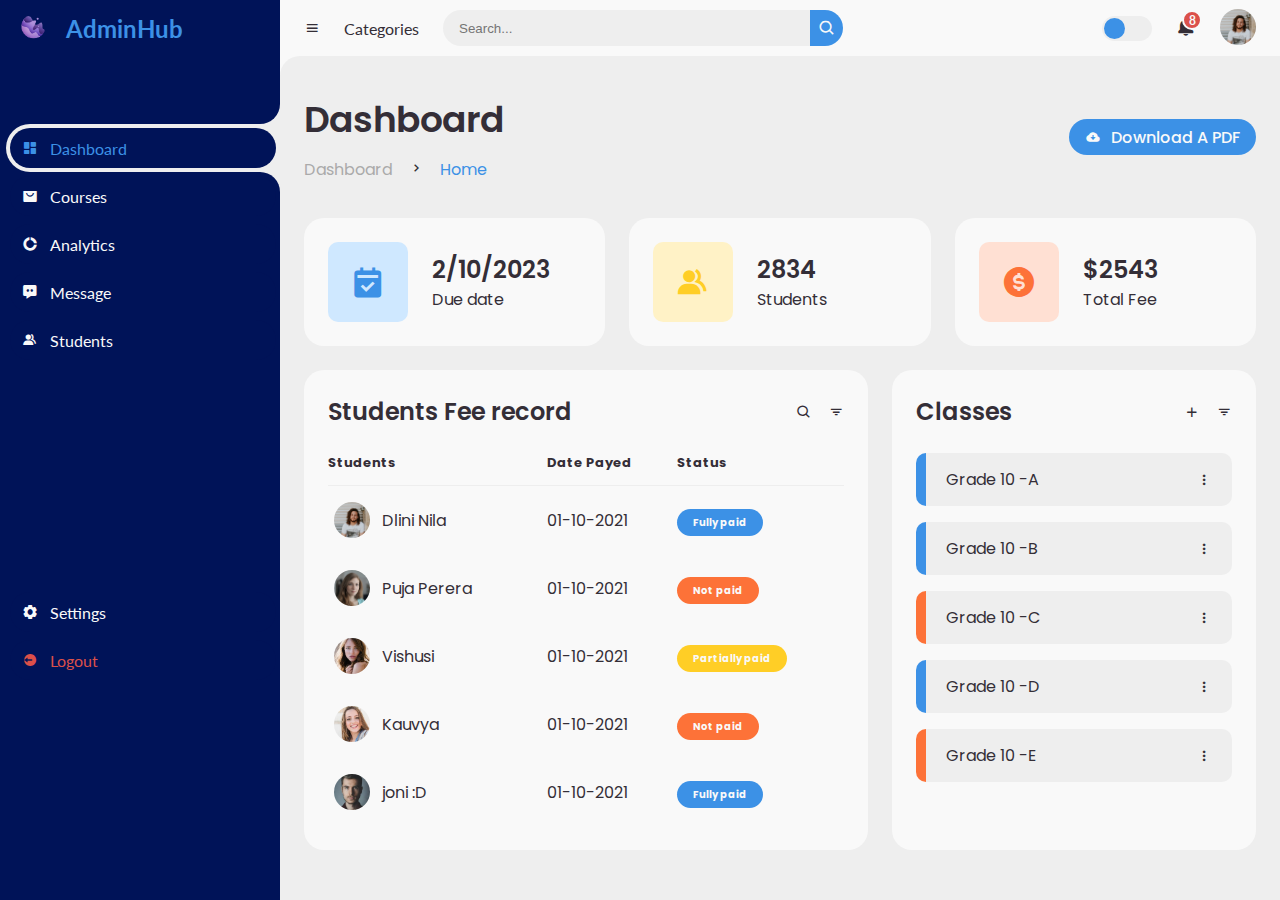
==== index.html @ 72dda295 "'Done'" ====
<!DOCTYPE html>
<html lang="en">
<head>
	<meta charset="UTF-8">
	<meta name="viewport" content="width=device-width, initial-scale=1.0">

	<!-- Boxicons -->
	<link href='https://unpkg.com/boxicons@2.0.9/css/boxicons.min.css' rel='stylesheet'>
	<!-- My CSS -->
	<link rel="stylesheet" href="index.css">

	<title>AdminHub</title>
</head>
<body>


	<!-- SIDEBAR -->
	<section id="sidebar">
		<a href="#" class="brand">
			<img src="img/Logo.png">
			<span class="text">AdminHub</span>
		</a>
		<ul class="side-menu top">
			<li class="active">
				<a href="#">
					<i class='bx bxs-dashboard' ></i>
					<span class="text">Dashboard</span>
				</a>
			</li>
			<li>
				<a href="#">
					<i class='bx bxs-shopping-bag-alt' ></i>
					<span class="text">Courses</span>
				</a>
			</li>
			<li>
				<a href="#">
					<i class='bx bxs-doughnut-chart' ></i>
					<span class="text">Analytics</span>
				</a>
			</li>
			<li>
				<a href="#">
					<i class='bx bxs-message-dots' ></i>
					<span class="text">Message</span>
				</a>
			</li>
			<li>
				<a href="#">
					<i class='bx bxs-group' ></i>
					<span class="text">Students</span>
				</a>
			</li>
		</ul>
		<ul class="side-menu bottom">
			<li>
				<a href="#">
					<i class='bx bxs-cog' ></i>
					<span class="text">Settings</span>
				</a>
			</li>
			<li>
				<a href="#" class="logout">
					<i class='bx bxs-log-out-circle' ></i>
					<span class="text">Logout</span>
				</a>
			</li>
		</ul>
	</section>
	<!-- SIDEBAR -->



	<!-- CONTENT -->
	<section id="content">
		<!-- NAVBAR -->
		<nav>
			<i class='bx bx-menu' ></i>
			<a href="#" class="nav-link">Categories</a>
			<form action="#">
				<div class="form-input">
					<input type="search" placeholder="Search...">
					<button type="submit" class="search-btn"><i class='bx bx-search' ></i></button>
				</div>
			</form>
			<input type="checkbox" id="switch-mode" hidden>
			<label for="switch-mode" class="switch-mode"></label>
			<a href="#" class="notification">
				<i class='bx bxs-bell' ></i>
				<span class="num">8</span>
			</a>
			<a href="#" class="profile">
				<img src="img/people.png">
			</a>
		</nav>
		<!-- NAVBAR -->

		<!-- MAIN -->
		<main>
			<div class="head-title">
				<div class="left">
					<h1>Dashboard</h1>
					<ul class="breadcrumb">
						<li>
							<a href="#">Dashboard</a>
						</li>
						<li><i class='bx bx-chevron-right' ></i></li>
						<li>
							<a class="active" href="#">Home</a>
						</li>
					</ul>
				</div>
				<a href="#" class="btn-download">
					<i class='bx bxs-cloud-download' ></i>
					<span class="text">Download A PDF</span>
				</a>
			</div>

			<ul class="box-info">
				<li>
					<i class='bx bxs-calendar-check' ></i>
					<span class="text">
						<h3>2/10/2023</h3>
						<p>Due date</p>
					</span>
				</li>
				<li>
					<i class='bx bxs-group' ></i>
					<span class="text">
						<h3>2834</h3>
						<p>Students</p>
					</span>
				</li>
				<li>
					<i class='bx bxs-dollar-circle' ></i>
					<span class="text">
						<h3>$2543</h3>
						<p>Total Fee</p>
					</span>
				</li>
			</ul>


			<div class="table-data">
				<div class="order">
					<div class="head">
						<h3>Students Fee record</h3>
						<i class='bx bx-search' ></i>
						<i class='bx bx-filter' ></i>
					</div>
					<table>
						<thead>
							<tr>
								<th>Students</th>
								<th>Date Payed</th>
								<th>Status</th>
							</tr>
						</thead>
						<tbody>
							<tr>
								<td>
									<img src="img/people.png">
									<p>Dlini Nila</p>
								</td>
								<td>01-10-2021</td>
								<td><span class="status completed">Fully paid</span></td>
							</tr>
							<tr>
								<td>
									<img src="img/people2.jpg">
									<p>Puja Perera</p>
								</td>
								<td>01-10-2021</td>
								<td><span class="status pending">Not paid</span></td>
							</tr>
							<tr>
								<td>
									<img src="img/people3.jpg">
									<p>Vishusi</p>
								</td>
								<td>01-10-2021</td>
								<td><span class="status process">Partially paid</span></td>
							</tr>
							<tr>
								<td>
									<img src="img/people4.jpg">
									<p>Kauvya</p>
								</td>
								<td>01-10-2021</td>
								<td><span class="status pending">Not paid</span></td>
							</tr>
							<tr>
								<td>
									<img src="img/people1.jpg">
									<p>joni :D</p>
								</td>
								<td>01-10-2021</td>
								<td><span class="status completed">Fully paid</span></td>
							</tr>
						</tbody>
					</table>
				</div>
				<div class="todo">
					<div class="head">
						<h3>Classes</h3>
						<i class='bx bx-plus' ></i>
						<i class='bx bx-filter' ></i>
					</div>
					<ul class="todo-list">
						<li class="completed">
							<p>Grade 10 -A</p>
							<i class='bx bx-dots-vertical-rounded' ></i>
						</li>
						<li class="completed">
							<p>Grade 10 -B</p>
							<i class='bx bx-dots-vertical-rounded' ></i>
						</li>
						<li class="not-completed">
							<p>Grade 10 -C</p>
							<i class='bx bx-dots-vertical-rounded' ></i>
						</li>
						<li class="completed">
							<p>Grade 10 -D</p>
							<i class='bx bx-dots-vertical-rounded' ></i>
						</li>
						<li class="not-completed">
							<p>Grade 10 -E</p>
							<i class='bx bx-dots-vertical-rounded' ></i>
						</li>
					</ul>
				</div>
			</div>
		</main>
		<!-- MAIN -->
	</section>
	<!-- CONTENT -->
	

	<script src="script.js"></script>
</body>
</html>
---- index.css ----
@import url('https://fonts.googleapis.com/css2?family=Lato:wght@400;700&family=Poppins:wght@400;500;600;700&display=swap');

* {
	margin: 0;
	padding: 0;
	box-sizing: border-box;
}

a {
	text-decoration: none;
}

li {
	list-style: none;
}

:root {
	--poppins: 'Poppins', sans-serif;
	--lato: 'Lato', sans-serif;

	--light: #F9F9F9;
	--blue: #3C91E6;
	--light-blue: #CFE8FF;
	--grey: #eee;
	--dark-grey: #AAAAAA;
	--dark: #342E37;
	--red: #DB504A;
	--yellow: #FFCE26;
	--light-yellow: #FFF2C6;
	--orange: #FD7238;
	--light-orange: #FFE0D3;
	--dark-blue: #001358;
	--light-blue2: #08ADE3;
}

html {
	overflow-x: hidden;
}

body.dark {
	--light: #0C0C1E;
	--grey: #060714;
	--dark: #FBFBFB;
}

body {
	background: var(--grey);
	overflow-x: hidden;
}





/* SIDEBAR */
#sidebar {
	position: fixed;
	top: 0;
	left: 0;
	width: 280px;
	height: 100%;
	background: var(--dark-blue);
	z-index: 2000;
	font-family: var(--lato);
	transition: .3s ease;
	overflow-x: hidden;
	scrollbar-width: none;
}
#sidebar::--webkit-scrollbar {
	display: none;
}
#sidebar.hide {
	width: 60px;
}
#sidebar .brand {
	font-size: 24px;
	font-weight: 700;
	height: 56px;
	display: flex;
	align-items: center;
	color: var(--blue);
	position: sticky;
	top: 0;
	left: 0;
	background: var(--dark-blue);
	z-index: 500;
	padding-bottom: 20px;
	box-sizing: content-box;
	
}
#sidebar .brand img {
	width: 36px;
	height: 36px;
	border-radius: 50%;
	object-fit: cover;
	margin: 15px;
}


#sidebar .side-menu {
	width: 100%;
	margin-top: 48px;
}

#sidebar .side-menu.bottom {

	margin-top: 80%;
}

#sidebar .side-menu li {
	height: 48px;
	background: transparent;
	margin-left: 6px;
	border-radius: 48px 0 0 48px;
	padding: 4px;
}
#sidebar .side-menu li.active {
	background: var(--grey);
	position: relative;
}
#sidebar .side-menu li.active::before {
	content: '';
	position: absolute;
	width: 40px;
	height: 40px;
	border-radius: 50%;
	top: -40px;
	right: 0;
	box-shadow: 20px 20px 0 var(--grey);
	z-index: -1;
}
#sidebar .side-menu li.active::after {
	content: '';
	position: absolute;
	width: 40px;
	height: 40px;
	border-radius: 50%;
	bottom: -40px;
	right: 0;
	box-shadow: 20px -20px 0 var(--grey);
	z-index: -1;
}
#sidebar .side-menu li a {
	width: 100%;
	height: 100%;
	background: var(--dark-blue);
	display: flex;
	align-items: center;
	border-radius: 48px;
	font-size: 16px;
	color: var(--light);
	white-space: nowrap;
	overflow-x: hidden;
}
#sidebar .side-menu.top li.active a {
	color: var(--blue);
}
#sidebar.hide .side-menu li a {
	width: calc(48px - (4px * 2));
	transition: width .3s ease;
}
#sidebar .side-menu li a.logout {
	color: var(--red);
}
#sidebar .side-menu.top li a:hover {
	color: var(--blue);
}
#sidebar .side-menu li a .bx {
	min-width: calc(60px  - ((4px + 6px) * 2));
	display: flex;
	justify-content: center;
}
/* SIDEBAR */





/* CONTENT */
#content {
	position: relative;
	width: calc(100% - 280px);
	left: 280px;
	transition: .3s ease;
}
#sidebar.hide ~ #content {
	width: calc(100% - 60px);
	left: 60px;
}




/* NAVBAR */
#content nav {
	height: 56px;
	background: var(--light);
	padding: 0 24px;
	display: flex;
	align-items: center;
	grid-gap: 24px;
	font-family: var(--lato);
	position: sticky;
	top: 0;
	left: 0;
	z-index: 1000;
}
#content nav::before {
	content: '';
	position: absolute;
	width: 40px;
	height: 40px;
	bottom: -40px;
	left: 0;
	border-radius: 50%;
	box-shadow: -20px -20px 0 var(--light);
}
#content nav a {
	color: var(--dark);
}
#content nav .bx.bx-menu {
	cursor: pointer;
	color: var(--dark);
}
#content nav .nav-link {
	font-size: 16px;
	transition: .3s ease;
}
#content nav .nav-link:hover {
	color: var(--blue);
}
#content nav form {
	max-width: 400px;
	width: 100%;
	margin-right: auto;
}
#content nav form .form-input {
	display: flex;
	align-items: center;
	height: 36px;
}
#content nav form .form-input input {
	flex-grow: 1;
	padding: 0 16px;
	height: 100%;
	border: none;
	background: var(--grey);
	border-radius: 36px 0 0 36px;
	outline: none;
	width: 100%;
	color: var(--dark);
}
#content nav form .form-input button {
	width: 36px;
	height: 100%;
	display: flex;
	justify-content: center;
	align-items: center;
	background: var(--blue);
	color: var(--light);
	font-size: 18px;
	border: none;
	outline: none;
	border-radius: 0 36px 36px 0;
	cursor: pointer;
}
#content nav .notification {
	font-size: 20px;
	position: relative;
}
#content nav .notification .num {
	position: absolute;
	top: -6px;
	right: -6px;
	width: 20px;
	height: 20px;
	border-radius: 50%;
	border: 2px solid var(--light);
	background: var(--red);
	color: var(--light);
	font-weight: 700;
	font-size: 12px;
	display: flex;
	justify-content: center;
	align-items: center;
}
#content nav .profile img {
	width: 36px;
	height: 36px;
	object-fit: cover;
	border-radius: 50%;
}
#content nav .switch-mode {
	display: block;
	min-width: 50px;
	height: 25px;
	border-radius: 25px;
	background: var(--grey);
	cursor: pointer;
	position: relative;
}
#content nav .switch-mode::before {
	content: '';
	position: absolute;
	top: 2px;
	left: 2px;
	bottom: 2px;
	width: calc(25px - 4px);
	background: var(--blue);
	border-radius: 50%;
	transition: all .3s ease;
}
#content nav #switch-mode:checked + .switch-mode::before {
	left: calc(100% - (25px - 4px) - 2px);
}
/* NAVBAR */





/* MAIN */
#content main {
	width: 100%;
	padding: 36px 24px;
	font-family: var(--poppins);
	max-height: calc(100vh - 56px);
	overflow-y: auto;
}
#content main .head-title {
	display: flex;
	align-items: center;
	justify-content: space-between;
	grid-gap: 16px;
	flex-wrap: wrap;
}
#content main .head-title .left h1 {
	font-size: 36px;
	font-weight: 600;
	margin-bottom: 10px;
	color: var(--dark);
}
#content main .head-title .left .breadcrumb {
	display: flex;
	align-items: center;
	grid-gap: 16px;
}
#content main .head-title .left .breadcrumb li {
	color: var(--dark);
}
#content main .head-title .left .breadcrumb li a {
	color: var(--dark-grey);
	pointer-events: none;
}
#content main .head-title .left .breadcrumb li a.active {
	color: var(--blue);
	pointer-events: unset;
}
#content main .head-title .btn-download {
	height: 36px;
	padding: 0 16px;
	border-radius: 36px;
	background: var(--blue);
	color: var(--light);
	display: flex;
	justify-content: center;
	align-items: center;
	grid-gap: 10px;
	font-weight: 500;
}




#content main .box-info {
	display: grid;
	grid-template-columns: repeat(auto-fit, minmax(240px, 1fr));
	grid-gap: 24px;
	margin-top: 36px;
}
#content main .box-info li {
	padding: 24px;
	background: var(--light);
	border-radius: 20px;
	display: flex;
	align-items: center;
	grid-gap: 24px;
}
#content main .box-info li .bx {
	width: 80px;
	height: 80px;
	border-radius: 10px;
	font-size: 36px;
	display: flex;
	justify-content: center;
	align-items: center;
}
#content main .box-info li:nth-child(1) .bx {
	background: var(--light-blue);
	color: var(--blue);
}
#content main .box-info li:nth-child(2) .bx {
	background: var(--light-yellow);
	color: var(--yellow);
}
#content main .box-info li:nth-child(3) .bx {
	background: var(--light-orange);
	color: var(--orange);
}
#content main .box-info li .text h3 {
	font-size: 24px;
	font-weight: 600;
	color: var(--dark);
}
#content main .box-info li .text p {
	color: var(--dark);	
}





#content main .table-data {
	display: flex;
	flex-wrap: wrap;
	grid-gap: 24px;
	margin-top: 24px;
	width: 100%;
	color: var(--dark);
}
#content main .table-data > div {
	border-radius: 20px;
	background: var(--light);
	padding: 24px;
	overflow-x: auto;
}
#content main .table-data .head {
	display: flex;
	align-items: center;
	grid-gap: 16px;
	margin-bottom: 24px;
}
#content main .table-data .head h3 {
	margin-right: auto;
	font-size: 24px;
	font-weight: 600;
}
#content main .table-data .head .bx {
	cursor: pointer;
}

#content main .table-data .order {
	flex-grow: 1;
	flex-basis: 500px;
}
#content main .table-data .order table {
	width: 100%;
	border-collapse: collapse;
}
#content main .table-data .order table th {
	padding-bottom: 12px;
	font-size: 13px;
	text-align: left;
	border-bottom: 1px solid var(--grey);
}
#content main .table-data .order table td {
	padding: 16px 0;
}
#content main .table-data .order table tr td:first-child {
	display: flex;
	align-items: center;
	grid-gap: 12px;
	padding-left: 6px;
}
#content main .table-data .order table td img {
	width: 36px;
	height: 36px;
	border-radius: 50%;
	object-fit: cover;
}
#content main .table-data .order table tbody tr:hover {
	background: var(--grey);
}
#content main .table-data .order table tr td .status {
	font-size: 10px;
	padding: 6px 16px;
	color: var(--light);
	border-radius: 20px;
	font-weight: 700;
}
#content main .table-data .order table tr td .status.completed {
	background: var(--blue);
}
#content main .table-data .order table tr td .status.process {
	background: var(--yellow);
}
#content main .table-data .order table tr td .status.pending {
	background: var(--orange);
}


#content main .table-data .todo {
	flex-grow: 1;
	flex-basis: 300px;
}
#content main .table-data .todo .todo-list {
	width: 100%;
}
#content main .table-data .todo .todo-list li {
	width: 100%;
	margin-bottom: 16px;
	background: var(--grey);
	border-radius: 10px;
	padding: 14px 20px;
	display: flex;
	justify-content: space-between;
	align-items: center;
}
#content main .table-data .todo .todo-list li .bx {
	cursor: pointer;
}
#content main .table-data .todo .todo-list li.completed {
	border-left: 10px solid var(--blue);
}
#content main .table-data .todo .todo-list li.not-completed {
	border-left: 10px solid var(--orange);
}
#content main .table-data .todo .todo-list li:last-child {
	margin-bottom: 0;
}
/* MAIN */
/* CONTENT */









@media screen and (max-width: 768px) {
	#sidebar {
		width: 200px;
	}

	#content {
		width: calc(100% - 60px);
		left: 200px;
	}

	#content nav .nav-link {
		display: none;
	}
}






@media screen and (max-width: 576px) {
	#content nav form .form-input input {
		display: none;
	}

	#content nav form .form-input button {
		width: auto;
		height: auto;
		background: transparent;
		border-radius: none;
		color: var(--dark);
	}

	#content nav form.show .form-input input {
		display: block;
		width: 100%;
	}
	#content nav form.show .form-input button {
		width: 36px;
		height: 100%;
		border-radius: 0 36px 36px 0;
		color: var(--light);
		background: var(--red);
	}

	#content nav form.show ~ .notification,
	#content nav form.show ~ .profile {
		display: none;
	}

	#content main .box-info {
		grid-template-columns: 1fr;
	}

	#content main .table-data .head {
		min-width: 420px;
	}
	#content main .table-data .order table {
		min-width: 420px;
	}
	#content main .table-data .todo .todo-list {
		min-width: 420px;
	}
}
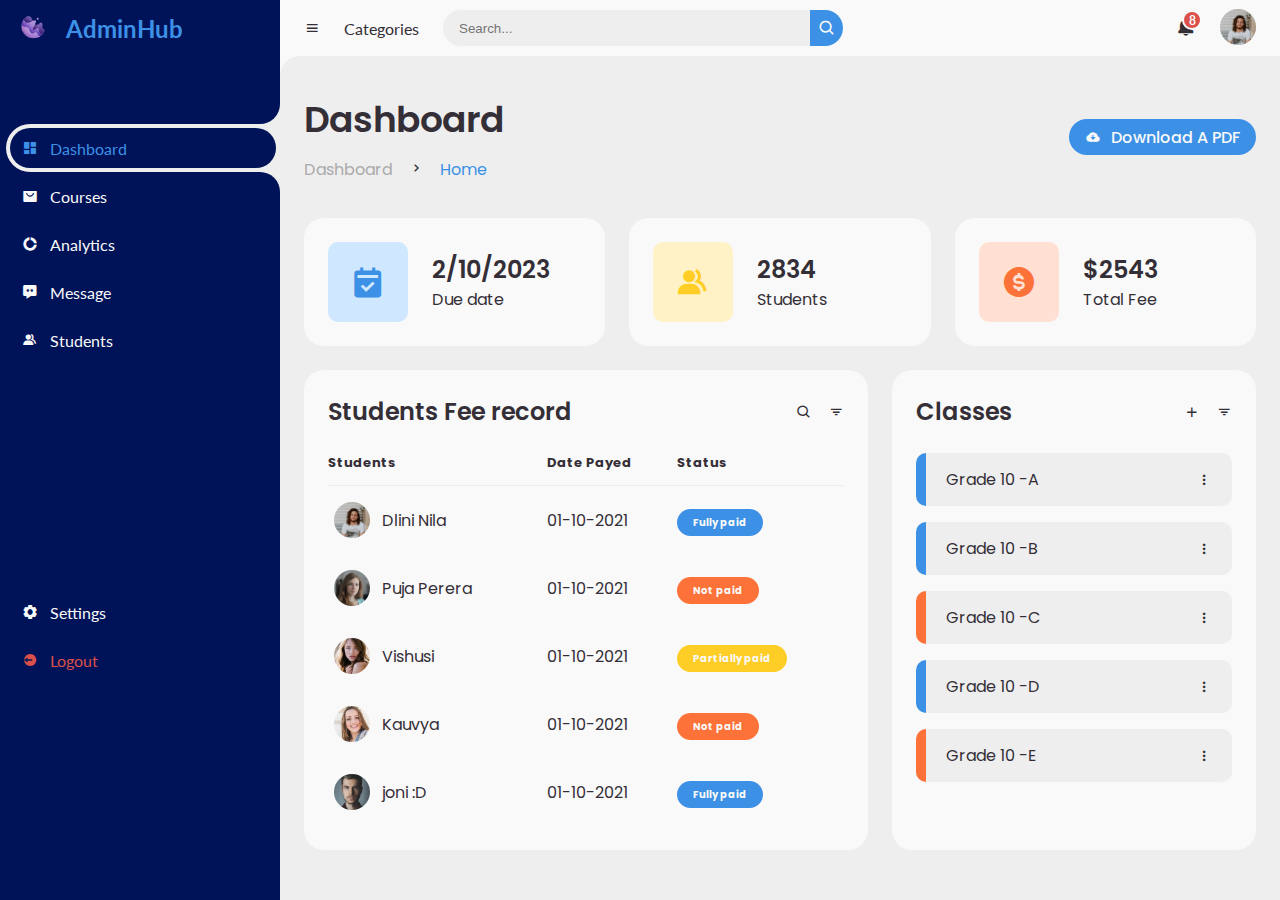
==== commit b158c7a4: "changing css" ====
--- a/index.html
+++ b/index.html
@@ -83,8 +83,6 @@
 					<button type="submit" class="search-btn"><i class='bx bx-search' ></i></button>
 				</div>
 			</form>
-			<input type="checkbox" id="switch-mode" hidden>
-			<label for="switch-mode" class="switch-mode"></label>
 			<a href="#" class="notification">
 				<i class='bx bxs-bell' ></i>
 				<span class="num">8</span>
--- a/index.css
+++ b/index.css
@@ -290,26 +290,7 @@
 	object-fit: cover;
 	border-radius: 50%;
 }
-#content nav .switch-mode {
-	display: block;
-	min-width: 50px;
-	height: 25px;
-	border-radius: 25px;
-	background: var(--grey);
-	cursor: pointer;
-	position: relative;
-}
-#content nav .switch-mode::before {
-	content: '';
-	position: absolute;
-	top: 2px;
-	left: 2px;
-	bottom: 2px;
-	width: calc(25px - 4px);
-	background: var(--blue);
-	border-radius: 50%;
-	transition: all .3s ease;
-}
+
 #content nav #switch-mode:checked + .switch-mode::before {
 	left: calc(100% - (25px - 4px) - 2px);
 }
